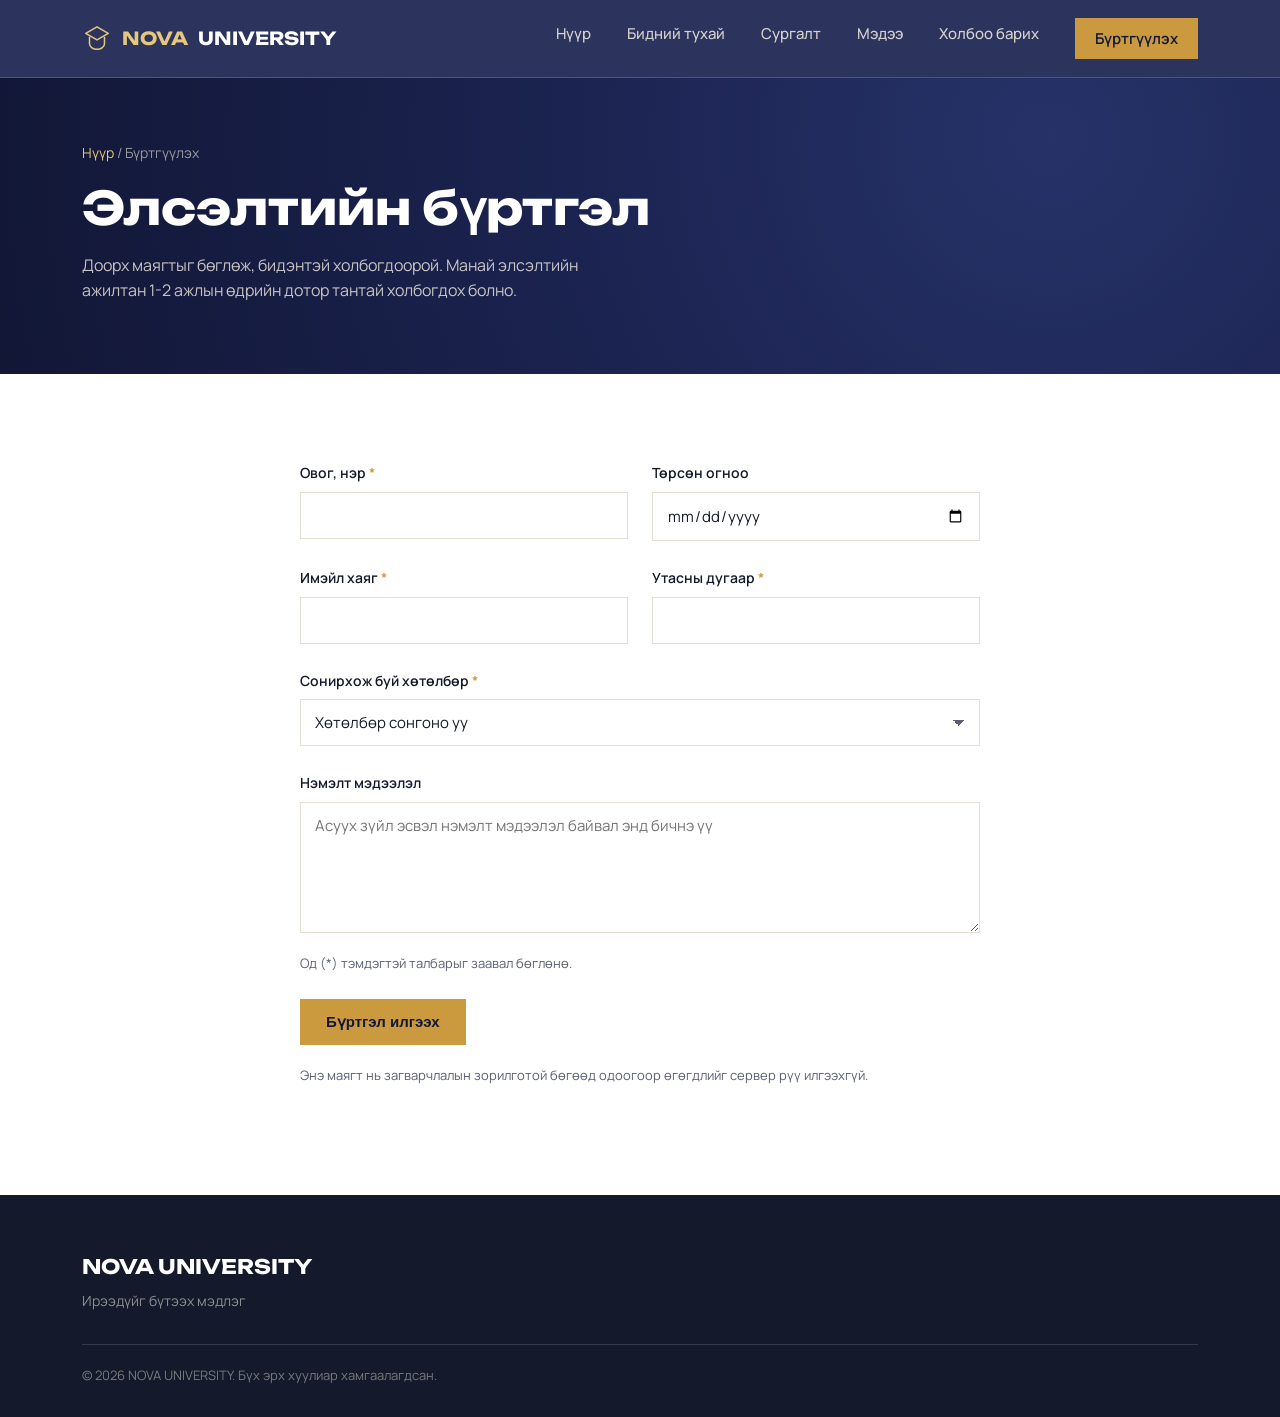
==== register.html @ d54452f2 "hehe" ====
<!DOCTYPE html>
<html lang="mn">
<head>
<meta charset="UTF-8">
<meta name="viewport" content="width=device-width, initial-scale=1.0">
<title>Бүртгүүлэх — NOVA UNIVERSITY</title>
<meta name="description" content="NOVA University-д элсэн суралцах хүсэлтээ энд бүртгүүлнэ үү.">
<meta name="theme-color" content="#1B2350">
<link rel="icon" type="image/svg+xml" href="data:image/svg+xml,%3Csvg xmlns='http://www.w3.org/2000/svg' viewBox='0 0 32 32'%3E%3Crect width='32' height='32' rx='6' fill='%231B2350'/%3E%3Cpath d='M16 6 L26 12 L16 18 L6 12 Z' fill='none' stroke='%23E6C77E' stroke-width='1.8'/%3E%3Cpath d='M10 15 V21 C10 23.5 12.7 25.5 16 25.5 C19.3 25.5 22 23.5 22 21 V15' fill='none' stroke='%23E6C77E' stroke-width='1.8'/%3E%3C/svg%3E">
<link rel="preconnect" href="https://fonts.googleapis.com">
<link rel="preconnect" href="https://fonts.gstatic.com" crossorigin>
<link href="https://fonts.googleapis.com/css2?family=Unbounded:wght@400;600;700;800&family=Manrope:wght@400;500;600;700;800&display=swap" rel="stylesheet">
<link rel="stylesheet" href="style.css">
</head>
<body>

<a class="skip-link" href="#main">Үндсэн контент руу шилжих</a>

<header>
  <div class="header-row">
    <a href="index.html" class="logo">
      <svg class="mark" viewBox="0 0 32 32" fill="none" xmlns="http://www.w3.org/2000/svg" aria-hidden="true">
        <path d="M16 3 L28 10 L16 17 L4 10 Z" stroke="#E6C77E" stroke-width="1.6" stroke-linejoin="round"/>
        <path d="M8 13.5 V21 C8 24 11.5 27 16 27 C20.5 27 24 24 24 21 V13.5" stroke="#E6C77E" stroke-width="1.6"/>
      </svg>
      <span>NOVA</span> UNIVERSITY
    </a>
    <button class="menu-btn" aria-label="Цэс нээх" aria-expanded="false" aria-controls="main-nav-list"><span></span></button>
    <nav class="main-nav" id="main-nav-list" aria-label="Үндсэн цэс">
      <ul>
        <li><a href="index.html#home">Нүүр</a></li>
        <li><a href="index.html#about">Бидний тухай</a></li>
        <li><a href="index.html#program">Сургалт</a></li>
        <li><a href="index.html#news">Мэдээ</a></li>
        <li><a href="index.html#contact">Холбоо барих</a></li>
        <li class="cta-item"><a href="register.html" class="nav-cta" aria-current="true">Бүртгүүлэх</a></li>
      </ul>
    </nav>
  </div>
</header>

<main id="main">

<!-- PAGE HERO -->
<section class="page-hero">
  <div class="wrap">
    <p class="breadcrumb"><a href="index.html">Нүүр</a> / Бүртгүүлэх</p>
    <h1>Элсэлтийн бүртгэл</h1>
    <p class="page-hero-text">Доорх маягтыг бөглөж, бидэнтэй холбогдоорой. Манай элсэлтийн ажилтан 1-2 ажлын өдрийн дотор тантай холбогдох болно.</p>
  </div>
</section>

<!-- FORM -->
<section class="form-section" id="apply-form">
  <div class="wrap">
    <div class="form-wrap">

      <form class="reg-form" id="registerForm" novalidate>

        <div class="form-row">
          <div class="field">
            <label for="fullname">Овог, нэр <span aria-hidden="true">*</span></label>
            <input type="text" id="fullname" name="fullname" autocomplete="name" required>
          </div>
          <div class="field">
            <label for="birthdate">Төрсөн огноо</label>
            <input type="date" id="birthdate" name="birthdate">
          </div>
        </div>

        <div class="form-row">
          <div class="field">
            <label for="email">Имэйл хаяг <span aria-hidden="true">*</span></label>
            <input type="email" id="email" name="email" autocomplete="email" required>
          </div>
          <div class="field">
            <label for="phone">Утасны дугаар <span aria-hidden="true">*</span></label>
            <input type="tel" id="phone" name="phone" autocomplete="tel" required>
          </div>
        </div>

        <div class="field">
          <label for="program">Сонирхож буй хөтөлбөр <span aria-hidden="true">*</span></label>
          <select id="program" name="program" required>
            <option value="" disabled selected>Хөтөлбөр сонгоно уу</option>
            <option value="it">Мэдээллийн технологи</option>
            <option value="business">Бизнесийн удирдлага</option>
            <option value="design">Дизайн</option>
            <option value="engineering">Инженерчлэл</option>
          </select>
        </div>

        <div class="field">
          <label for="message">Нэмэлт мэдээлэл</label>
          <textarea id="message" name="message" rows="5" placeholder="Асуух зүйл эсвэл нэмэлт мэдээлэл байвал энд бичнэ үү"></textarea>
        </div>

        <p class="required-note">Од (<span aria-hidden="true">*</span>) тэмдэгтэй талбарыг заавал бөглөнө.</p>

        <button type="submit" class="btn">Бүртгэл илгээх</button>

        <p class="form-note">Энэ маягт нь загварчлалын зорилготой бөгөөд одоогоор өгөгдлийг сервер рүү илгээхгүй.</p>
      </form>

      <div class="form-success" id="formSuccess" role="status" tabindex="-1">
        <h2>Баярлалаа!</h2>
        <p>Таны бүртгэлийн хүсэлтийг хүлээн авлаа. Манай элсэлтийн ажилтан удахгүй тантай холбогдох болно.</p>
      </div>

    </div>
  </div>
</section>

</main>

<footer>
  <div class="wrap">
    <div class="footer-top">
      <div>
        <div class="logo-line">NOVA UNIVERSITY</div>
        <p class="tagline">Ирээдүйг бүтээх мэдлэг</p>
      </div>
    </div>
    <hr>
    <p class="bottom">© 2026 NOVA UNIVERSITY. Бүх эрх хуулиар хамгаалагдсан.</p>
  </div>
</footer>

<script src="script.js"></script>
</body>
</html>
---- style.css ----
:root{
  --ink:#14192B;
  --indigo:#1B2350;
  --indigo-deep:#121736;
  --gold:#CB9A3E;
  --gold-soft:#E6C77E;
  --teal:#2E6660;
  --paper:#F3EFE3;
  --white:#FFFFFF;
  --line: rgba(243,239,227,0.18);
  --border: #E4E0D3;
  --muted: #5b5f70;
  --font-display: 'Unbounded', sans-serif;
  --font-body: 'Manrope', sans-serif;
  --container: 1180px;
}

*{box-sizing:border-box;}
html{scroll-behavior:smooth;}
@media (prefers-reduced-motion: reduce){
  html{scroll-behavior:auto;}
  *{animation-duration:0.001ms !important; animation-iteration-count:1 !important; transition-duration:0.001ms !important; scroll-behavior:auto !important;}
}

body{
  margin:0;
  font-family:var(--font-body);
  color:var(--ink);
  background:var(--white);
  line-height:1.55;
}

h1,h2,h3{
  font-family:var(--font-display);
  margin:0;
  line-height:1.15;
  font-weight:700;
}

p{margin:0;}
a{color:inherit; text-decoration:none;}
img,svg{display:block; max-width:100%;}
ul{list-style:none; margin:0; padding:0;}
.wrap{max-width:var(--container); margin:0 auto; padding:0 32px;}

a:focus-visible, button:focus-visible{
  outline:2px solid var(--gold);
  outline-offset:3px;
}

/* ---------- SKIP LINK ---------- */
.skip-link{
  position:absolute; left:12px; top:-60px;
  background:var(--gold); color:var(--indigo-deep);
  padding:10px 18px; font-weight:600; font-size:14px;
  z-index:200; transition:top 0.2s ease;
}
.skip-link:focus{top:12px;}

/* ---------- HEADER ---------- */
header{
  position:sticky; top:0; z-index:50;
  background:rgba(27,35,80,0.92);
  backdrop-filter:blur(10px);
  border-bottom:1px solid var(--line);
}
.header-row{
  max-width:var(--container); margin:0 auto; padding:18px 32px;
  display:flex; align-items:center; justify-content:space-between;
}
.logo{
  font-family:var(--font-display);
  font-weight:700;
  font-size:18px;
  color:var(--white);
  display:flex; align-items:center; gap:10px;
}
.logo .mark{
  width:30px; height:30px; flex:none;
}
.logo span{color:var(--gold-soft);}

nav.main-nav ul{
  display:flex; gap:36px;
}
nav.main-nav a{
  color:rgba(243,239,227,0.85);
  font-size:15px;
  font-weight:500;
  position:relative;
  padding:4px 0;
  display:inline-block;
}
nav.main-nav a::after{
  content:"";
  position:absolute; left:0; right:100%; bottom:-2px;
  height:2px; background:var(--gold);
  transition:right 0.25s ease;
}
nav.main-nav a:hover::after, nav.main-nav a:focus-visible::after{right:0;}
nav.main-nav a[aria-current="true"]{color:var(--gold-soft);}
nav.main-nav a[aria-current="true"]::after{right:0;}

nav.main-nav a.nav-cta{
  background:var(--gold); color:var(--indigo-deep);
  padding:9px 20px; font-weight:600;
  transition:background .18s ease, transform .18s ease;
}
nav.main-nav a.nav-cta::after{display:none;}
nav.main-nav a.nav-cta:hover, nav.main-nav a.nav-cta:focus-visible{
  background:var(--gold-soft); transform:translateY(-1px);
}
nav.main-nav a.nav-cta[aria-current="true"]{color:var(--indigo-deep);}

.menu-btn{
  display:none; background:none; border:none; cursor:pointer;
  width:40px; height:40px; align-items:center; justify-content:center;
}
.menu-btn span, .menu-btn::before, .menu-btn::after{
  content:""; display:block; width:22px; height:2px; background:var(--paper);
  position:relative; transition:transform .2s ease, opacity .2s ease;
}
.menu-btn::before{position:absolute; transform:translateY(-7px);}
.menu-btn::after{position:absolute; transform:translateY(7px);}
.menu-btn.open span{opacity:0;}
.menu-btn.open::before{transform:rotate(45deg);}
.menu-btn.open::after{transform:rotate(-45deg);}

@media (max-width:860px){
  nav.main-nav{
    position:fixed; inset:0 0 0 auto; top:66px;
    width:min(78vw,320px); height:calc(100vh - 66px);
    background:var(--indigo-deep);
    padding:12px 28px;
    transform:translateX(100%);
    transition:transform .3s ease;
    border-left:1px solid var(--line);
  }
  nav.main-nav.open{transform:translateX(0);}
  nav.main-nav ul{flex-direction:column; gap:0;}
  nav.main-nav a{padding:16px 0; border-bottom:1px solid var(--line); color:var(--paper); width:100%;}
  .cta-item{margin-top:16px;}
  nav.main-nav a.nav-cta{
    display:flex; justify-content:center; align-items:center;
    border-bottom:none; padding:14px 20px; width:100%;
  }
  .menu-btn{display:flex;}
}

/* ---------- HERO ---------- */
.hero{
  position:relative;
  background:radial-gradient(circle at 82% 20%, #263268 0%, var(--indigo) 45%, var(--indigo-deep) 100%);
  color:var(--paper);
  overflow:hidden;
}
.hero-grid{
  max-width:var(--container); margin:0 auto; padding:96px 32px 88px;
  display:grid; grid-template-columns:1.15fr 0.85fr; gap:40px; align-items:center;
}
.eyebrow{
  display:inline-flex; align-items:center; gap:10px;
  font-size:14px; font-weight:600; color:var(--gold-soft);
  margin-bottom:22px;
}
.eyebrow .dot{width:7px; height:7px; border-radius:50%; background:var(--gold); flex:none;}

.hero h1{
  font-size:clamp(40px,6vw,68px);
  color:var(--white);
  letter-spacing:-0.01em;
}
.hero h1 em{
  font-style:normal;
  color:var(--gold-soft);
}
.hero-text{
  margin-top:22px; max-width:46ch;
  font-size:17px; color:rgba(243,239,227,0.82);
}
.hero-buttons{margin-top:36px; display:flex; gap:16px; flex-wrap:wrap;}
.btn{
  display:inline-flex; align-items:center; gap:8px;
  padding:14px 26px; font-weight:600; font-size:15px;
  background:var(--gold); color:var(--indigo-deep);
  border:1px solid var(--gold);
  transition:transform .18s ease, background .18s ease;
}
.btn:hover{transform:translateY(-2px); background:var(--gold-soft);}
.btn-outline{
  background:transparent; color:var(--paper); border:1px solid rgba(243,239,227,0.4);
}
.btn-outline:hover{border-color:var(--gold-soft); color:var(--gold-soft); background:transparent;}

.knot-wrap{
  display:flex; align-items:center; justify-content:center;
}
.knot path{
  fill:none; stroke:var(--gold-soft); stroke-width:1.6;
  stroke-linecap:round;
  stroke-dasharray:900;
  stroke-dashoffset:900;
  animation:draw 2.6s ease forwards .3s;
}
.knot circle{
  fill:none; stroke:rgba(230,199,126,0.35); stroke-width:1;
}
@keyframes draw{ to{ stroke-dashoffset:0; } }

@media (max-width:860px){
  .hero-grid{grid-template-columns:1fr; padding-top:64px;}
  .knot-wrap{order:-1; width:210px; margin:0 auto;}
}

/* ---------- STAT BAND ---------- */
.stat-band{
  background:var(--indigo-deep);
  border-top:1px solid var(--line);
  border-bottom:1px solid var(--line);
}
.stat-row{
  max-width:var(--container); margin:0 auto; padding:0 32px;
  display:flex;
}
.stat{
  flex:1; text-align:left; padding:34px 28px;
  border-left:1px solid var(--line);
}
.stat:first-child{border-left:none;}
.stat h2{
  font-size:clamp(26px,3.2vw,38px); color:var(--gold-soft);
}
.stat p{margin-top:6px; font-size:14px; color:rgba(243,239,227,0.7);}
@media (max-width:700px){
  .stat-row{flex-wrap:wrap;}
  .stat{flex:1 1 50%; border-left:none; border-top:1px solid var(--line);}
  .stat:nth-child(odd){border-right:1px solid var(--line);}
}

/* Keeps anchor targets clear of the sticky header when jumped to */
#home, #about, #program, #news, #contact{
  scroll-margin-top:88px;
}

/* ---------- SECTION HEADS ---------- */
section{padding:100px 0;}
.section-head{max-width:640px; margin-bottom:56px;}
.kicker{
  font-size:14px; font-weight:600; color:var(--teal);
  display:flex; align-items:center; gap:10px; margin-bottom:14px;
}
.kicker .dash{width:26px; height:2px; background:var(--gold); flex:none;}
.section-head h2{font-size:clamp(28px,3.4vw,40px); color:var(--ink);}

/* ---------- ABOUT ---------- */
.about-grid{
  display:grid; grid-template-columns:0.85fr 1.15fr; gap:64px; align-items:start;
}
.about-lead h3{
  font-size:clamp(24px,2.6vw,32px);
  color:var(--indigo);
  max-width:14ch;
}
.about-lead p{margin-top:20px; color:var(--muted); max-width:42ch;}
.about-lead .read-more{
  display:inline-block; margin-top:24px; font-weight:600; color:var(--teal);
  border-bottom:1px solid var(--teal); padding-bottom:2px;
}

.info-list{display:flex; flex-direction:column;}
.info-item{
  display:grid; grid-template-columns:44px 1fr; gap:20px;
  padding:26px 0; border-top:1px solid var(--border);
}
.info-item:last-child{border-bottom:1px solid var(--border);}
.info-item .icon{
  width:44px; height:44px; border:1px solid var(--gold); border-radius:50%;
  display:flex; align-items:center; justify-content:center; color:var(--indigo);
}
.info-item h3{font-size:18px; color:var(--ink); margin-bottom:6px;}
.info-item p{color:var(--muted); font-size:15px;}

@media (max-width:860px){
  .about-grid{grid-template-columns:1fr; gap:40px;}
}

.timeline{
  margin-top:72px;
  display:flex;
  position:relative;
  padding-top:30px;
  border-top:1px solid var(--border);
}
.tl-item{
  flex:1; position:relative; padding-right:28px;
}
.tl-item:last-child{padding-right:0;}
.tl-item::before{
  content:"";
  position:absolute; top:-35px; left:0;
  width:10px; height:10px; border-radius:50%;
  background:var(--gold);
  border:2px solid var(--white);
  box-shadow:0 0 0 1px var(--gold);
}
.tl-item .year{
  font-family:var(--font-display); font-weight:700;
  color:var(--indigo); font-size:20px; display:block; margin-bottom:8px;
}
.tl-item p{color:var(--muted); font-size:14px; max-width:24ch;}

@media (max-width:700px){
  .timeline{flex-direction:column; gap:30px; border-top:none; padding-top:0;}
  .tl-item{padding-right:0; padding-left:26px;}
  .tl-item::before{top:2px; left:0;}
  .tl-item::after{
    content:"";
    position:absolute; top:6px; left:4px; bottom:-30px;
    width:1px; background:var(--border);
  }
  .tl-item:last-child::after{display:none;}
}

/* ---------- PROGRAMS ---------- */
.program{background:var(--paper);}
.program-grid{
  display:grid; grid-template-columns:repeat(2,1fr); gap:34px;
}
.prog-card{
  position:relative;
  padding:36px 30px 30px;
  clip-path:polygon(0 0, calc(100% - 26px) 0, 100% 26px, 100% 100%, 0 100%);
}
.prog-card::before{
  content:"";
  position:absolute; inset:10px -10px -10px 10px;
  z-index:-1;
  clip-path:polygon(0 0, calc(100% - 26px) 0, 100% 26px, 100% 100%, 0 100%);
  background:var(--ink);
  opacity:0.14;
}
.prog-card.c1{background:var(--indigo); color:var(--paper);}
.prog-card.c2{background:var(--teal); color:var(--paper);}
.prog-card.c3{background:var(--white); color:var(--ink); border:1px solid var(--border);}
.prog-card.c4{background:var(--gold); color:var(--indigo-deep);}

.prog-card .icon{width:34px; height:34px; margin-bottom:22px;}
.prog-card h3{font-size:20px; margin-bottom:10px;}
.prog-card p{font-size:15px; opacity:0.88; max-width:34ch;}
.prog-card .go{
  display:inline-block; margin-top:20px; font-weight:600; font-size:14px;
  border-bottom:1px solid currentColor; padding-bottom:2px;
  transition:opacity .15s ease;
}
.prog-card .go:hover, .prog-card .go:focus-visible{opacity:0.75;}

@media (max-width:700px){
  .program-grid{grid-template-columns:1fr;}
}

/* ---------- WHY ---------- */
.why-grid{
  display:grid; grid-template-columns:repeat(3,1fr); gap:40px;
}
.why-item{padding-top:20px; border-top:2px solid var(--ink);}
.why-item h3{font-size:19px; margin-bottom:10px;}
.why-item p{color:var(--muted); font-size:15px;}
@media (max-width:780px){
  .why-grid{grid-template-columns:1fr; gap:32px;}
}

/* ---------- NEWS ---------- */
.news-row{
  display:grid; grid-template-columns:70px 1fr auto; gap:28px; align-items:center;
  padding:28px 0; border-top:1px solid var(--border);
}
.news-list .news-row:last-child{border-bottom:1px solid var(--border);}
.news-date{display:flex; flex-direction:column; gap:2px;}
.news-date .day{font-family:var(--font-display); font-weight:700; color:var(--ink); font-size:24px;}
.news-date .month{font-size:13px; color:var(--teal);}
.news-body h3{font-size:19px; color:var(--ink); margin-bottom:6px;}
.news-body p{color:var(--muted); font-size:15px; max-width:56ch;}
.news-row .go{font-weight:600; color:var(--indigo); border-bottom:1px solid var(--indigo); padding-bottom:2px; white-space:nowrap; transition:opacity .15s ease;}
.news-row .go:hover, .news-row .go:focus-visible{opacity:0.7;}
@media (max-width:700px){
  .news-row{grid-template-columns:auto 1fr; grid-template-areas:"date body" ". go"; gap:8px 20px;}
  .news-row .news-date{grid-area:date;}
  .news-row .news-body{grid-area:body;}
  .news-row .go{grid-area:go; justify-self:start; margin-top:4px;}
}

/* ---------- CONTACT ---------- */
.contact{background:var(--indigo-deep); color:var(--paper);}
.contact .section-head h2{color:var(--white);}
.contact .kicker{color:var(--gold-soft);}
.contact-row{
  display:grid; grid-template-columns:repeat(3,1fr); gap:0;
  border-top:1px solid var(--line);
}
.contact-item{padding:28px 30px; border-left:1px solid var(--line);}
.contact-item:first-child{border-left:none; padding-left:0;}
.contact-item h3{font-size:15px; color:var(--gold-soft); margin-bottom:10px; font-weight:600;}
.contact-item p{color:rgba(243,239,227,0.85); font-size:15px;}
.contact-item a:hover{color:var(--gold-soft);}
@media (max-width:700px){
  .contact-row{grid-template-columns:1fr;}
  .contact-item{border-left:none; border-top:1px solid var(--line); padding-left:0;}
  .contact-item:first-child{border-top:none;}
}

/* ---------- FOOTER ---------- */
footer{background:var(--ink); color:rgba(243,239,227,0.7); padding:56px 0 32px;}
.footer-top{
  display:flex; justify-content:space-between; align-items:flex-end; flex-wrap:wrap; gap:20px;
}
footer .logo-line{
  font-family:var(--font-display); font-weight:700; color:var(--white); font-size:20px;
}
footer .tagline{color:rgba(243,239,227,0.55); margin-top:8px; font-size:14px;}
footer hr{border:none; border-top:1px solid rgba(243,239,227,0.15); margin:32px 0 20px;}
footer .bottom{font-size:13px; color:rgba(243,239,227,0.45);}

/* ---------- PAGE HERO (secondary pages) ---------- */
.page-hero{
  background:radial-gradient(circle at 82% 20%, #263268 0%, var(--indigo) 45%, var(--indigo-deep) 100%);
  color:var(--paper);
  padding:64px 0 72px;
}
.breadcrumb{
  font-size:14px; color:rgba(243,239,227,0.6); margin-bottom:18px;
}
.breadcrumb a{color:var(--gold-soft);}
.breadcrumb a:hover{text-decoration:underline;}
.page-hero h1{
  font-size:clamp(32px,4.4vw,46px); color:var(--white);
}
.page-hero-text{
  margin-top:18px; max-width:56ch; font-size:16px; color:rgba(243,239,227,0.8);
}

/* ---------- REGISTRATION FORM ---------- */
.form-section{padding:88px 0 110px;}
.form-wrap{max-width:680px; margin:0 auto;}

.reg-form{display:flex; flex-direction:column; gap:26px;}
.form-row{display:grid; grid-template-columns:1fr 1fr; gap:24px;}
@media (max-width:600px){
  .form-row{grid-template-columns:1fr;}
}

.field{display:flex; flex-direction:column; gap:8px;}
.field label{font-size:14px; font-weight:600; color:var(--ink);}
.field label span{color:var(--gold);}

.field input,
.field select,
.field textarea{
  font-family:var(--font-body);
  font-size:15px;
  color:var(--ink);
  background:var(--white);
  border:1px solid var(--border);
  padding:12px 14px;
  width:100%;
}
.field textarea{resize:vertical; min-height:120px;}
.field select{appearance:none; background-image:linear-gradient(45deg, transparent 50%, var(--muted) 50%), linear-gradient(135deg, var(--muted) 50%, transparent 50%); background-position:calc(100% - 20px) center, calc(100% - 14px) center; background-size:6px 6px, 6px 6px; background-repeat:no-repeat;}

.field input:focus,
.field select:focus,
.field textarea:focus{
  outline:2px solid var(--gold); outline-offset:2px; border-color:var(--gold);
}

.required-note{font-size:13px; color:var(--muted); margin-top:-6px;}
.form-note{font-size:13px; color:var(--muted); margin-top:-6px;}

.reg-form .btn{align-self:flex-start; border:none; cursor:pointer;}

.form-success{
  display:none;
  margin-top:32px;
  padding:32px;
  background:var(--paper);
  border-left:4px solid var(--teal);
}
.form-success.visible{display:block;}
.form-success h2{font-size:22px; color:var(--indigo); margin-bottom:10px;}
.form-success p{color:var(--muted); font-size:15px;}
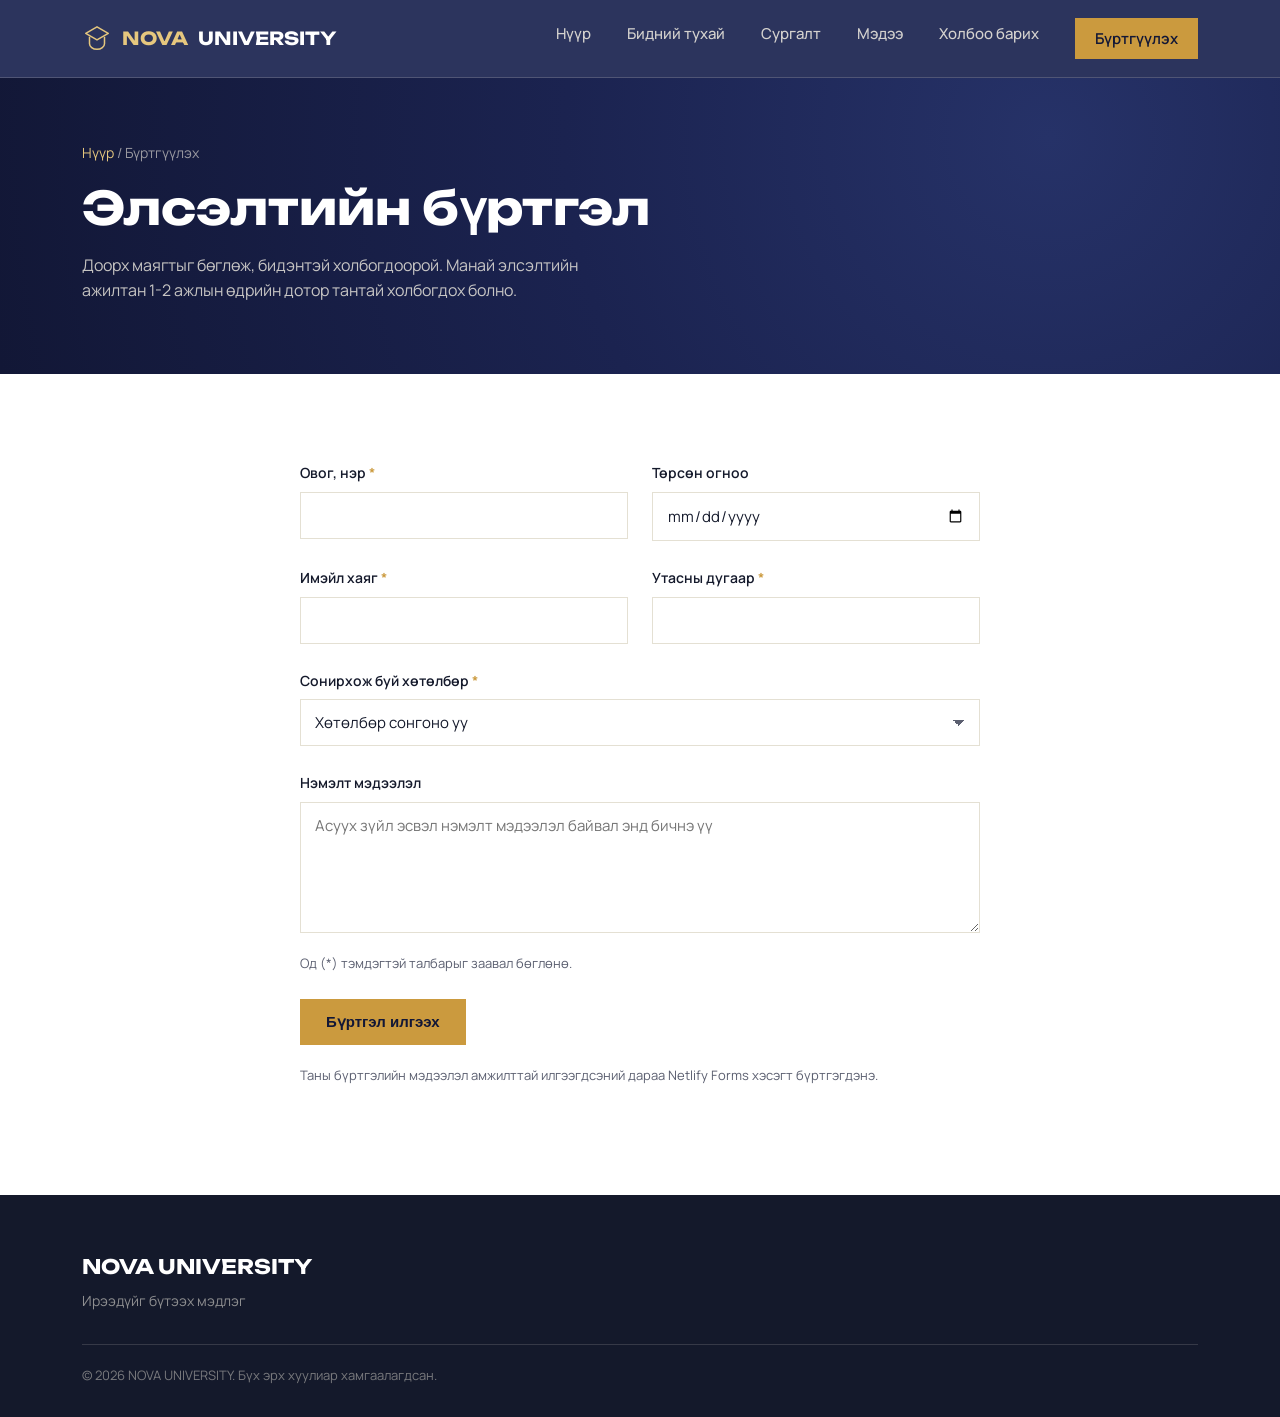
==== commit 444b7dc6: "Update register.html" ====
--- a/register.html
+++ b/register.html
@@ -50,39 +50,93 @@
   </div>
 </section>
 
-<!-- FORM -->
+<!-- NETLIFY REGISTRATION FORM -->
 <section class="form-section" id="apply-form">
   <div class="wrap">
     <div class="form-wrap">
 
-      <form class="reg-form" id="registerForm" novalidate>
+      <form
+        class="reg-form"
+        id="registerForm"
+        name="registration"
+        method="POST"
+        data-netlify="true"
+        data-netlify-honeypot="bot-field"
+      >
+
+        <!-- Netlify формын нэр -->
+        <input type="hidden" name="form-name" value="registration">
+
+        <!-- Spam хамгаалалт -->
+        <p hidden>
+          <label>
+            Энэ хэсгийг бөглөхгүй:
+            <input name="bot-field">
+          </label>
+        </p>
 
         <div class="form-row">
           <div class="field">
-            <label for="fullname">Овог, нэр <span aria-hidden="true">*</span></label>
-            <input type="text" id="fullname" name="fullname" autocomplete="name" required>
+            <label for="fullname">
+              Овог, нэр <span aria-hidden="true">*</span>
+            </label>
+            <input
+              type="text"
+              id="fullname"
+              name="fullname"
+              autocomplete="name"
+              required
+            >
           </div>
+
           <div class="field">
             <label for="birthdate">Төрсөн огноо</label>
-            <input type="date" id="birthdate" name="birthdate">
+            <input
+              type="date"
+              id="birthdate"
+              name="birthdate"
+            >
           </div>
         </div>
 
         <div class="form-row">
           <div class="field">
-            <label for="email">Имэйл хаяг <span aria-hidden="true">*</span></label>
-            <input type="email" id="email" name="email" autocomplete="email" required>
+            <label for="email">
+              Имэйл хаяг <span aria-hidden="true">*</span>
+            </label>
+            <input
+              type="email"
+              id="email"
+              name="email"
+              autocomplete="email"
+              required
+            >
           </div>
+
           <div class="field">
-            <label for="phone">Утасны дугаар <span aria-hidden="true">*</span></label>
-            <input type="tel" id="phone" name="phone" autocomplete="tel" required>
+            <label for="phone">
+              Утасны дугаар <span aria-hidden="true">*</span>
+            </label>
+            <input
+              type="tel"
+              id="phone"
+              name="phone"
+              autocomplete="tel"
+              required
+            >
           </div>
         </div>
 
         <div class="field">
-          <label for="program">Сонирхож буй хөтөлбөр <span aria-hidden="true">*</span></label>
+          <label for="program">
+            Сонирхож буй хөтөлбөр
+            <span aria-hidden="true">*</span>
+          </label>
+
           <select id="program" name="program" required>
-            <option value="" disabled selected>Хөтөлбөр сонгоно уу</option>
+            <option value="" disabled selected>
+              Хөтөлбөр сонгоно уу
+            </option>
             <option value="it">Мэдээллийн технологи</option>
             <option value="business">Бизнесийн удирдлага</option>
             <option value="design">Дизайн</option>
@@ -92,24 +146,34 @@
 
         <div class="field">
           <label for="message">Нэмэлт мэдээлэл</label>
-          <textarea id="message" name="message" rows="5" placeholder="Асуух зүйл эсвэл нэмэлт мэдээлэл байвал энд бичнэ үү"></textarea>
+          <textarea
+            id="message"
+            name="message"
+            rows="5"
+            placeholder="Асуух зүйл эсвэл нэмэлт мэдээлэл байвал энд бичнэ үү"
+          ></textarea>
         </div>
 
-        <p class="required-note">Од (<span aria-hidden="true">*</span>) тэмдэгтэй талбарыг заавал бөглөнө.</p>
+        <p class="required-note">
+          Од (*) тэмдэгтэй талбарыг заавал бөглөнө.
+        </p>
 
-        <button type="submit" class="btn">Бүртгэл илгээх</button>
+        <button type="submit" class="btn">
+          Бүртгэл илгээх
+        </button>
 
-        <p class="form-note">Энэ маягт нь загварчлалын зорилготой бөгөөд одоогоор өгөгдлийг сервер рүү илгээхгүй.</p>
+        <p class="form-note">
+          Таны бүртгэлийн мэдээлэл амжилттай илгээгдсэний
+          дараа Netlify Forms хэсэгт бүртгэгдэнэ.
+        </p>
+
       </form>
-
-      <div class="form-success" id="formSuccess" role="status" tabindex="-1">
-        <h2>Баярлалаа!</h2>
-        <p>Таны бүртгэлийн хүсэлтийг хүлээн авлаа. Манай элсэлтийн ажилтан удахгүй тантай холбогдох болно.</p>
-      </div>
 
     </div>
   </div>
 </section>
+<!-- Netlify формын дууссан -->
+
 
 </main>
 
@@ -128,4 +192,4 @@
 
 <script src="script.js"></script>
 </body>
-</html>+</html>
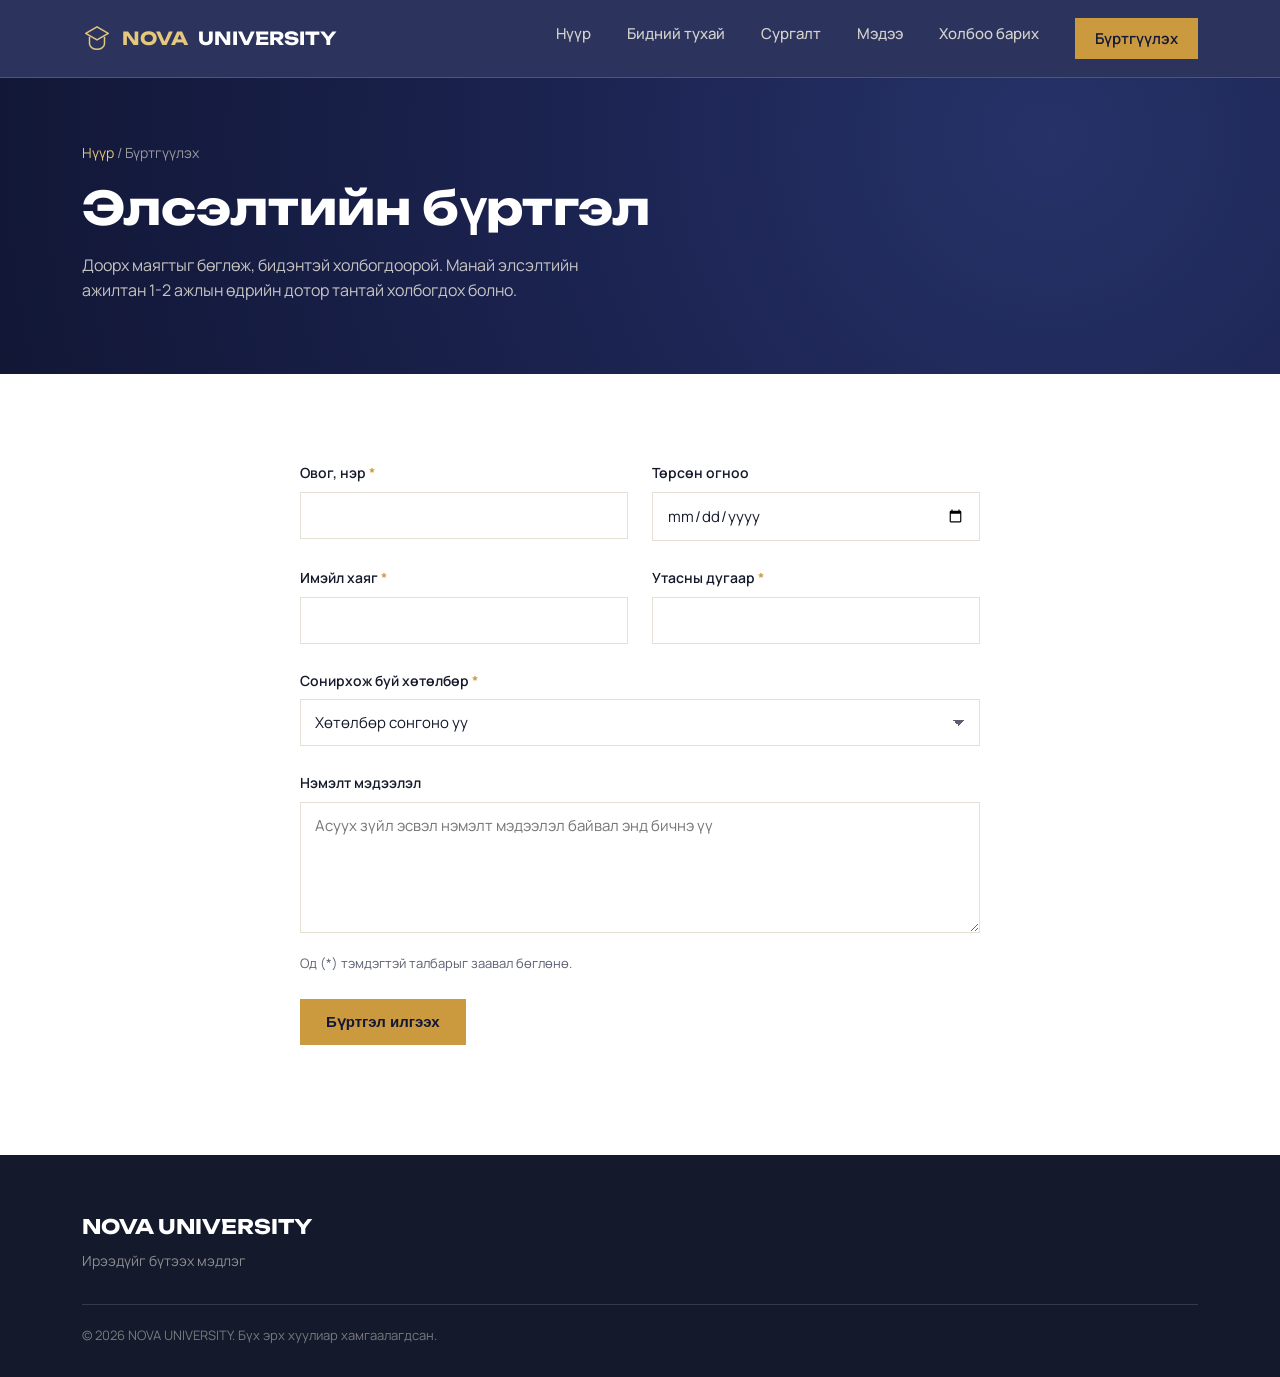
==== commit 5ca32d2d: "Update register.html" ====
--- a/register.html
+++ b/register.html
@@ -162,11 +162,6 @@
           Бүртгэл илгээх
         </button>
 
-        <p class="form-note">
-          Таны бүртгэлийн мэдээлэл амжилттай илгээгдсэний
-          дараа Netlify Forms хэсэгт бүртгэгдэнэ.
-        </p>
-
       </form>
 
     </div>
